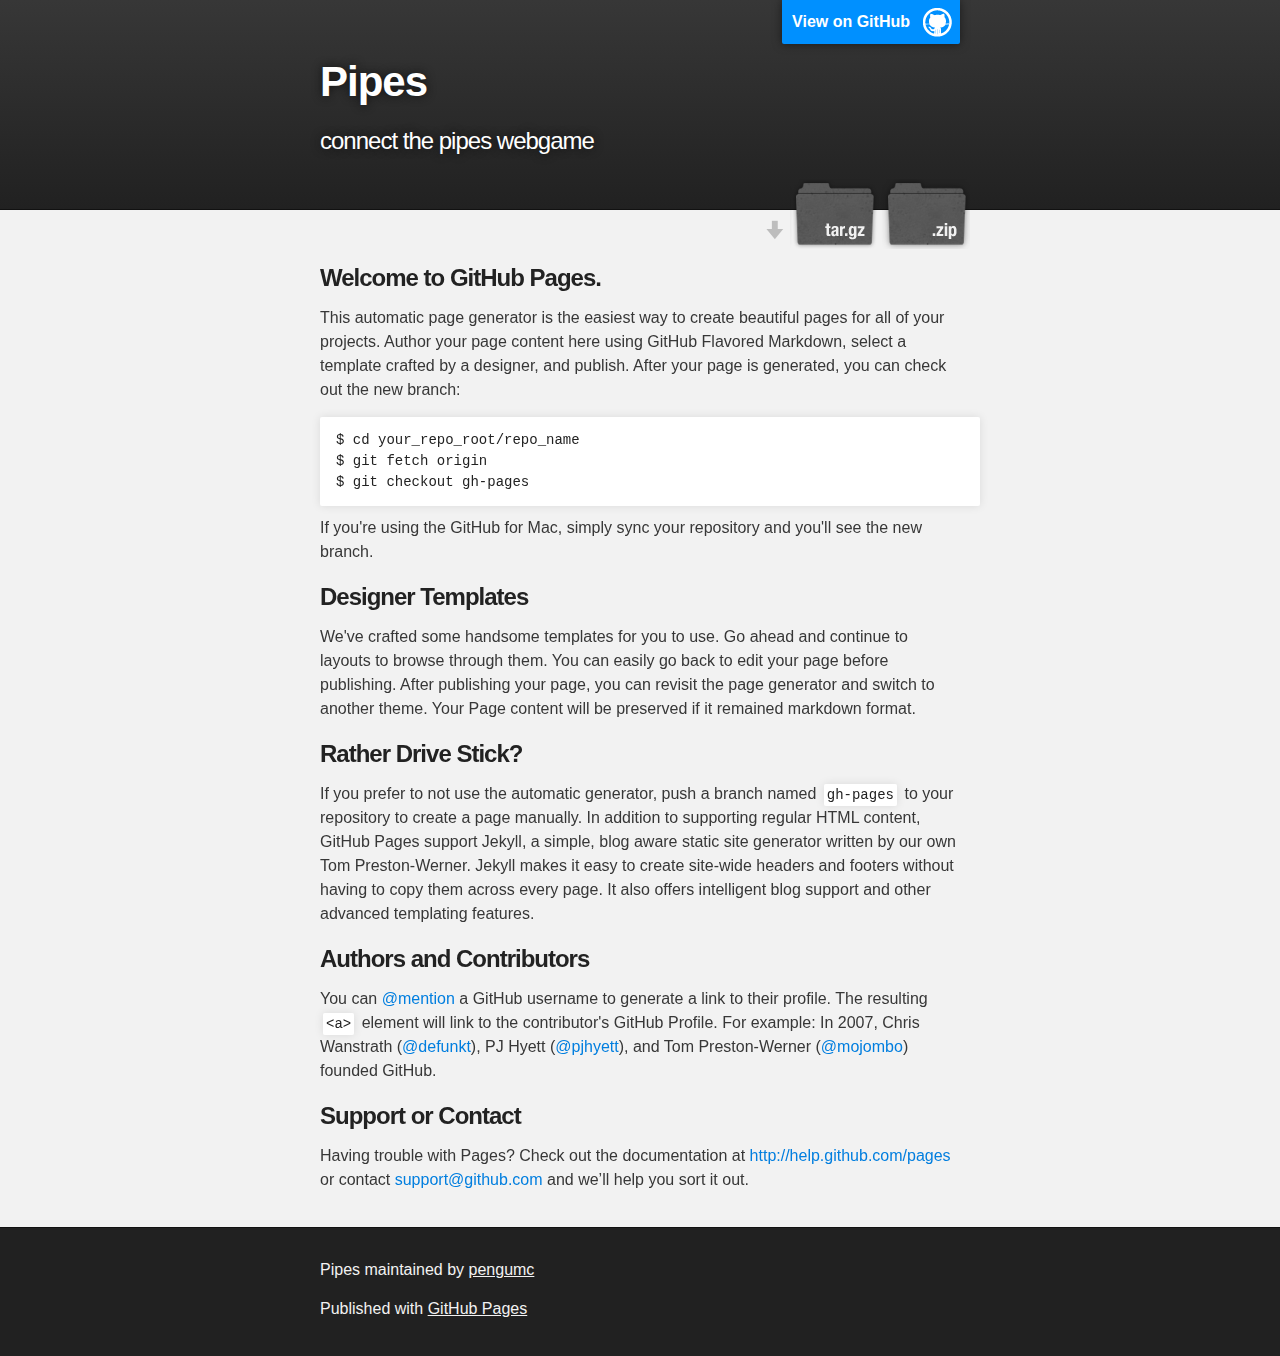
==== index.html @ fa5536bf "Create gh-pages branch via GitHub" ====
<!DOCTYPE html>
<html>

  <head>
    <meta charset='utf-8' />
    <meta http-equiv="X-UA-Compatible" content="chrome=1" />
    <meta name="description" content="Pipes : connect the pipes webgame" />

    <link rel="stylesheet" type="text/css" media="screen" href="stylesheets/stylesheet.css">

    <title>Pipes</title>
  </head>

  <body>

    <!-- HEADER -->
    <div id="header_wrap" class="outer">
        <header class="inner">
          <a id="forkme_banner" href="https://github.com/pengumc/pipes">View on GitHub</a>

          <h1 id="project_title">Pipes</h1>
          <h2 id="project_tagline">connect the pipes webgame</h2>

            <section id="downloads">
              <a class="zip_download_link" href="https://github.com/pengumc/pipes/zipball/master">Download this project as a .zip file</a>
              <a class="tar_download_link" href="https://github.com/pengumc/pipes/tarball/master">Download this project as a tar.gz file</a>
            </section>
        </header>
    </div>

    <!-- MAIN CONTENT -->
    <div id="main_content_wrap" class="outer">
      <section id="main_content" class="inner">
        <h3>
<a name="welcome-to-github-pages" class="anchor" href="#welcome-to-github-pages"><span class="octicon octicon-link"></span></a>Welcome to GitHub Pages.</h3>

<p>This automatic page generator is the easiest way to create beautiful pages for all of your projects. Author your page content here using GitHub Flavored Markdown, select a template crafted by a designer, and publish. After your page is generated, you can check out the new branch:</p>

<pre><code>$ cd your_repo_root/repo_name
$ git fetch origin
$ git checkout gh-pages
</code></pre>

<p>If you're using the GitHub for Mac, simply sync your repository and you'll see the new branch.</p>

<h3>
<a name="designer-templates" class="anchor" href="#designer-templates"><span class="octicon octicon-link"></span></a>Designer Templates</h3>

<p>We've crafted some handsome templates for you to use. Go ahead and continue to layouts to browse through them. You can easily go back to edit your page before publishing. After publishing your page, you can revisit the page generator and switch to another theme. Your Page content will be preserved if it remained markdown format.</p>

<h3>
<a name="rather-drive-stick" class="anchor" href="#rather-drive-stick"><span class="octicon octicon-link"></span></a>Rather Drive Stick?</h3>

<p>If you prefer to not use the automatic generator, push a branch named <code>gh-pages</code> to your repository to create a page manually. In addition to supporting regular HTML content, GitHub Pages support Jekyll, a simple, blog aware static site generator written by our own Tom Preston-Werner. Jekyll makes it easy to create site-wide headers and footers without having to copy them across every page. It also offers intelligent blog support and other advanced templating features.</p>

<h3>
<a name="authors-and-contributors" class="anchor" href="#authors-and-contributors"><span class="octicon octicon-link"></span></a>Authors and Contributors</h3>

<p>You can <a href="https://github.com/blog/821" class="user-mention">@mention</a> a GitHub username to generate a link to their profile. The resulting <code>&lt;a&gt;</code> element will link to the contributor's GitHub Profile. For example: In 2007, Chris Wanstrath (<a href="https://github.com/defunkt" class="user-mention">@defunkt</a>), PJ Hyett (<a href="https://github.com/pjhyett" class="user-mention">@pjhyett</a>), and Tom Preston-Werner (<a href="https://github.com/mojombo" class="user-mention">@mojombo</a>) founded GitHub.</p>

<h3>
<a name="support-or-contact" class="anchor" href="#support-or-contact"><span class="octicon octicon-link"></span></a>Support or Contact</h3>

<p>Having trouble with Pages? Check out the documentation at <a href="http://help.github.com/pages">http://help.github.com/pages</a> or contact <a href="mailto:support@github.com">support@github.com</a> and we’ll help you sort it out.</p>
      </section>
    </div>

    <!-- FOOTER  -->
    <div id="footer_wrap" class="outer">
      <footer class="inner">
        <p class="copyright">Pipes maintained by <a href="https://github.com/pengumc">pengumc</a></p>
        <p>Published with <a href="http://pages.github.com">GitHub Pages</a></p>
      </footer>
    </div>

    

  </body>
</html>
---- stylesheets/stylesheet.css ----
/*******************************************************************************
Slate Theme for GitHub Pages
by Jason Costello, @jsncostello
*******************************************************************************/

@import url(pygment_trac.css);

/*******************************************************************************
MeyerWeb Reset
*******************************************************************************/

html, body, div, span, applet, object, iframe,
h1, h2, h3, h4, h5, h6, p, blockquote, pre,
a, abbr, acronym, address, big, cite, code,
del, dfn, em, img, ins, kbd, q, s, samp,
small, strike, strong, sub, sup, tt, var,
b, u, i, center,
dl, dt, dd, ol, ul, li,
fieldset, form, label, legend,
table, caption, tbody, tfoot, thead, tr, th, td,
article, aside, canvas, details, embed,
figure, figcaption, footer, header, hgroup,
menu, nav, output, ruby, section, summary,
time, mark, audio, video {
  margin: 0;
  padding: 0;
  border: 0;
  font: inherit;
  vertical-align: baseline;
}

/* HTML5 display-role reset for older browsers */
article, aside, details, figcaption, figure,
footer, header, hgroup, menu, nav, section {
  display: block;
}

ol, ul {
  list-style: none;
}

table {
  border-collapse: collapse;
  border-spacing: 0;
}

/*******************************************************************************
Theme Styles
*******************************************************************************/

body {
  box-sizing: border-box;
  color:#373737;
  background: #212121;
  font-size: 16px;
  font-family: 'Myriad Pro', Calibri, Helvetica, Arial, sans-serif;
  line-height: 1.5;
  -webkit-font-smoothing: antialiased;
}

h1, h2, h3, h4, h5, h6 {
  margin: 10px 0;
  font-weight: 700;
  color:#222222;
  font-family: 'Lucida Grande', 'Calibri', Helvetica, Arial, sans-serif;
  letter-spacing: -1px;
}

h1 {
  font-size: 36px;
  font-weight: 700;
}

h2 {
  padding-bottom: 10px;
  font-size: 32px;
  background: url('../images/bg_hr.png') repeat-x bottom;
}

h3 {
  font-size: 24px;
}

h4 {
  font-size: 21px;
}

h5 {
  font-size: 18px;
}

h6 {
  font-size: 16px;
}

p {
  margin: 10px 0 15px 0;
}

footer p {
  color: #f2f2f2;
}

a {
  text-decoration: none;
  color: #007edf;
  text-shadow: none;

  transition: color 0.5s ease;
  transition: text-shadow 0.5s ease;
  -webkit-transition: color 0.5s ease;
  -webkit-transition: text-shadow 0.5s ease;
  -moz-transition: color 0.5s ease;
  -moz-transition: text-shadow 0.5s ease;
  -o-transition: color 0.5s ease;
  -o-transition: text-shadow 0.5s ease;
  -ms-transition: color 0.5s ease;
  -ms-transition: text-shadow 0.5s ease;
}

a:hover, a:focus {text-decoration: underline;}

footer a {
  color: #F2F2F2;
  text-decoration: underline;
}

em {
  font-style: italic;
}

strong {
  font-weight: bold;
}

img {
  position: relative;
  margin: 0 auto;
  max-width: 739px;
  padding: 5px;
  margin: 10px 0 10px 0;
  border: 1px solid #ebebeb;

  box-shadow: 0 0 5px #ebebeb;
  -webkit-box-shadow: 0 0 5px #ebebeb;
  -moz-box-shadow: 0 0 5px #ebebeb;
  -o-box-shadow: 0 0 5px #ebebeb;
  -ms-box-shadow: 0 0 5px #ebebeb;
}

p img {
  display: inline;
  margin: 0;
  padding: 0;
  vertical-align: middle;
  text-align: center;
  border: none;
}

pre, code {
  width: 100%;
  color: #222;
  background-color: #fff;

  font-family: Monaco, "Bitstream Vera Sans Mono", "Lucida Console", Terminal, monospace;
  font-size: 14px;

  border-radius: 2px;
  -moz-border-radius: 2px;
  -webkit-border-radius: 2px;
}

pre {
  width: 100%;
  padding: 10px;
  box-shadow: 0 0 10px rgba(0,0,0,.1);
  overflow: auto;
}

code {
  padding: 3px;
  margin: 0 3px;
  box-shadow: 0 0 10px rgba(0,0,0,.1);
}

pre code {
  display: block;
  box-shadow: none;
}

blockquote {
  color: #666;
  margin-bottom: 20px;
  padding: 0 0 0 20px;
  border-left: 3px solid #bbb;
}


ul, ol, dl {
  margin-bottom: 15px
}

ul {
  list-style: inside;
  padding-left: 20px;
}

ol {
  list-style: decimal inside;
  padding-left: 20px;
}

dl dt {
  font-weight: bold;
}

dl dd {
  padding-left: 20px;
  font-style: italic;
}

dl p {
  padding-left: 20px;
  font-style: italic;
}

hr {
  height: 1px;
  margin-bottom: 5px;
  border: none;
  background: url('../images/bg_hr.png') repeat-x center;
}

table {
  border: 1px solid #373737;
  margin-bottom: 20px;
  text-align: left;
 }

th {
  font-family: 'Lucida Grande', 'Helvetica Neue', Helvetica, Arial, sans-serif;
  padding: 10px;
  background: #373737;
  color: #fff;
 }

td {
  padding: 10px;
  border: 1px solid #373737;
 }

form {
  background: #f2f2f2;
  padding: 20px;
}

/*******************************************************************************
Full-Width Styles
*******************************************************************************/

.outer {
  width: 100%;
}

.inner {
  position: relative;
  max-width: 640px;
  padding: 20px 10px;
  margin: 0 auto;
}

#forkme_banner {
  display: block;
  position: absolute;
  top:0;
  right: 10px;
  z-index: 10;
  padding: 10px 50px 10px 10px;
  color: #fff;
  background: url('../images/blacktocat.png') #0090ff no-repeat 95% 50%;
  font-weight: 700;
  box-shadow: 0 0 10px rgba(0,0,0,.5);
  border-bottom-left-radius: 2px;
  border-bottom-right-radius: 2px;
}

#header_wrap {
  background: #212121;
  background: -moz-linear-gradient(top, #373737, #212121);
  background: -webkit-linear-gradient(top, #373737, #212121);
  background: -ms-linear-gradient(top, #373737, #212121);
  background: -o-linear-gradient(top, #373737, #212121);
  background: linear-gradient(top, #373737, #212121);
}

#header_wrap .inner {
  padding: 50px 10px 30px 10px;
}

#project_title {
  margin: 0;
  color: #fff;
  font-size: 42px;
  font-weight: 700;
  text-shadow: #111 0px 0px 10px;
}

#project_tagline {
  color: #fff;
  font-size: 24px;
  font-weight: 300;
  background: none;
  text-shadow: #111 0px 0px 10px;
}

#downloads {
  position: absolute;
  width: 210px;
  z-index: 10;
  bottom: -40px;
  right: 0;
  height: 70px;
  background: url('../images/icon_download.png') no-repeat 0% 90%;
}

.zip_download_link {
  display: block;
  float: right;
  width: 90px;
  height:70px;
  text-indent: -5000px;
  overflow: hidden;
  background: url(../images/sprite_download.png) no-repeat bottom left;
}

.tar_download_link {
  display: block;
  float: right;
  width: 90px;
  height:70px;
  text-indent: -5000px;
  overflow: hidden;
  background: url(../images/sprite_download.png) no-repeat bottom right;
  margin-left: 10px;
}

.zip_download_link:hover {
  background: url(../images/sprite_download.png) no-repeat top left;
}

.tar_download_link:hover {
  background: url(../images/sprite_download.png) no-repeat top right;
}

#main_content_wrap {
  background: #f2f2f2;
  border-top: 1px solid #111;
  border-bottom: 1px solid #111;
}

#main_content {
  padding-top: 40px;
}

#footer_wrap {
  background: #212121;
}



/*******************************************************************************
Small Device Styles
*******************************************************************************/

@media screen and (max-width: 480px) {
  body {
    font-size:14px;
  }

  #downloads {
    display: none;
  }

  .inner {
    min-width: 320px;
    max-width: 480px;
  }

  #project_title {
  font-size: 32px;
  }

  h1 {
    font-size: 28px;
  }

  h2 {
    font-size: 24px;
  }

  h3 {
    font-size: 21px;
  }

  h4 {
    font-size: 18px;
  }

  h5 {
    font-size: 14px;
  }

  h6 {
    font-size: 12px;
  }

  code, pre {
    min-width: 320px;
    max-width: 480px;
    font-size: 11px;
  }

}
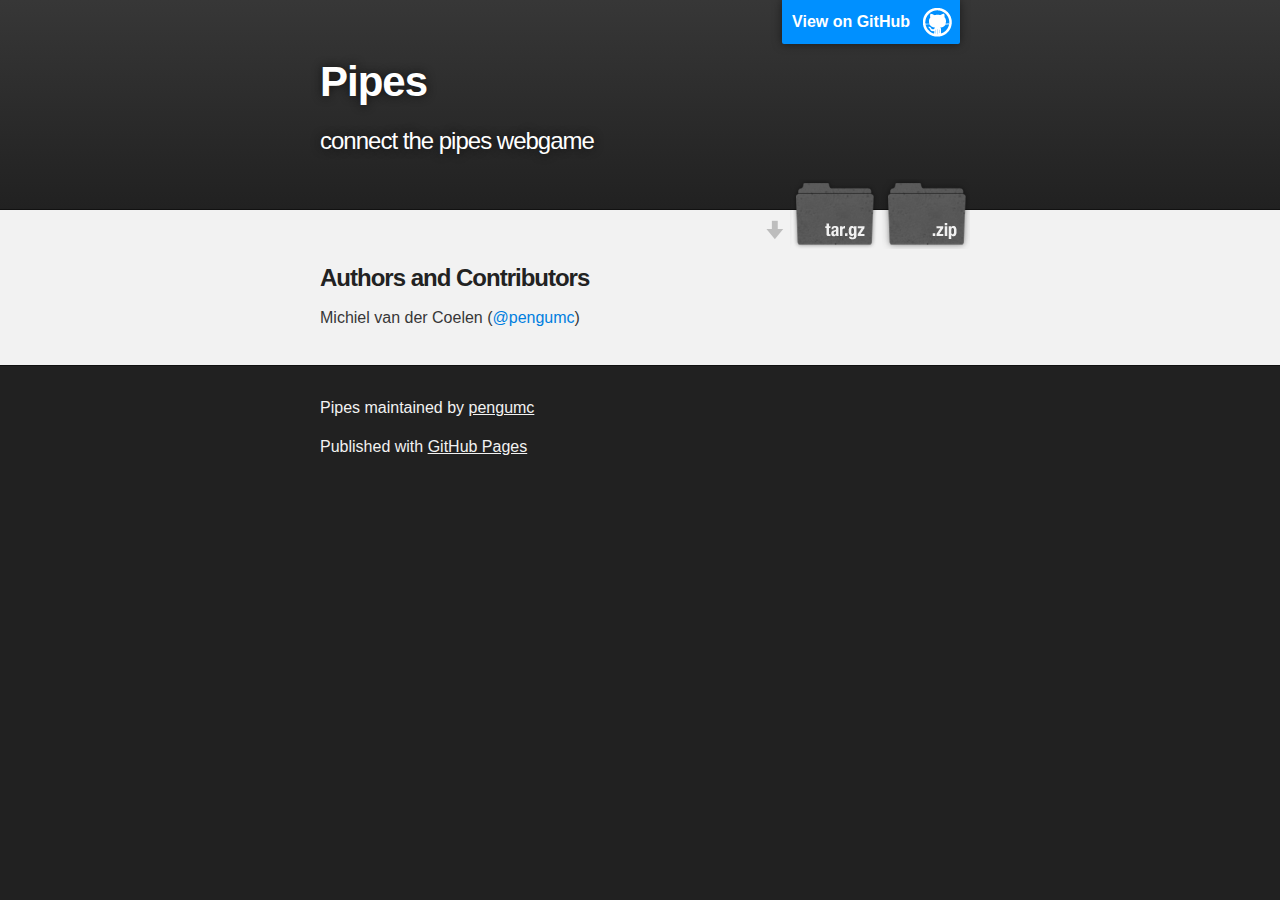
==== commit 1e1ac211: "Create gh-pages branch via GitHub" ====
--- a/index.html
+++ b/index.html
@@ -32,36 +32,9 @@
     <div id="main_content_wrap" class="outer">
       <section id="main_content" class="inner">
         <h3>
-<a name="welcome-to-github-pages" class="anchor" href="#welcome-to-github-pages"><span class="octicon octicon-link"></span></a>Welcome to GitHub Pages.</h3>
-
-<p>This automatic page generator is the easiest way to create beautiful pages for all of your projects. Author your page content here using GitHub Flavored Markdown, select a template crafted by a designer, and publish. After your page is generated, you can check out the new branch:</p>
-
-<pre><code>$ cd your_repo_root/repo_name
-$ git fetch origin
-$ git checkout gh-pages
-</code></pre>
-
-<p>If you're using the GitHub for Mac, simply sync your repository and you'll see the new branch.</p>
-
-<h3>
-<a name="designer-templates" class="anchor" href="#designer-templates"><span class="octicon octicon-link"></span></a>Designer Templates</h3>
-
-<p>We've crafted some handsome templates for you to use. Go ahead and continue to layouts to browse through them. You can easily go back to edit your page before publishing. After publishing your page, you can revisit the page generator and switch to another theme. Your Page content will be preserved if it remained markdown format.</p>
-
-<h3>
-<a name="rather-drive-stick" class="anchor" href="#rather-drive-stick"><span class="octicon octicon-link"></span></a>Rather Drive Stick?</h3>
-
-<p>If you prefer to not use the automatic generator, push a branch named <code>gh-pages</code> to your repository to create a page manually. In addition to supporting regular HTML content, GitHub Pages support Jekyll, a simple, blog aware static site generator written by our own Tom Preston-Werner. Jekyll makes it easy to create site-wide headers and footers without having to copy them across every page. It also offers intelligent blog support and other advanced templating features.</p>
-
-<h3>
 <a name="authors-and-contributors" class="anchor" href="#authors-and-contributors"><span class="octicon octicon-link"></span></a>Authors and Contributors</h3>
 
-<p>You can <a href="https://github.com/blog/821" class="user-mention">@mention</a> a GitHub username to generate a link to their profile. The resulting <code>&lt;a&gt;</code> element will link to the contributor's GitHub Profile. For example: In 2007, Chris Wanstrath (<a href="https://github.com/defunkt" class="user-mention">@defunkt</a>), PJ Hyett (<a href="https://github.com/pjhyett" class="user-mention">@pjhyett</a>), and Tom Preston-Werner (<a href="https://github.com/mojombo" class="user-mention">@mojombo</a>) founded GitHub.</p>
-
-<h3>
-<a name="support-or-contact" class="anchor" href="#support-or-contact"><span class="octicon octicon-link"></span></a>Support or Contact</h3>
-
-<p>Having trouble with Pages? Check out the documentation at <a href="http://help.github.com/pages">http://help.github.com/pages</a> or contact <a href="mailto:support@github.com">support@github.com</a> and we’ll help you sort it out.</p>
+<p>Michiel van der Coelen (<a href="https://github.com/pengumc" class="user-mention">@pengumc</a>)</p>
       </section>
     </div>
 
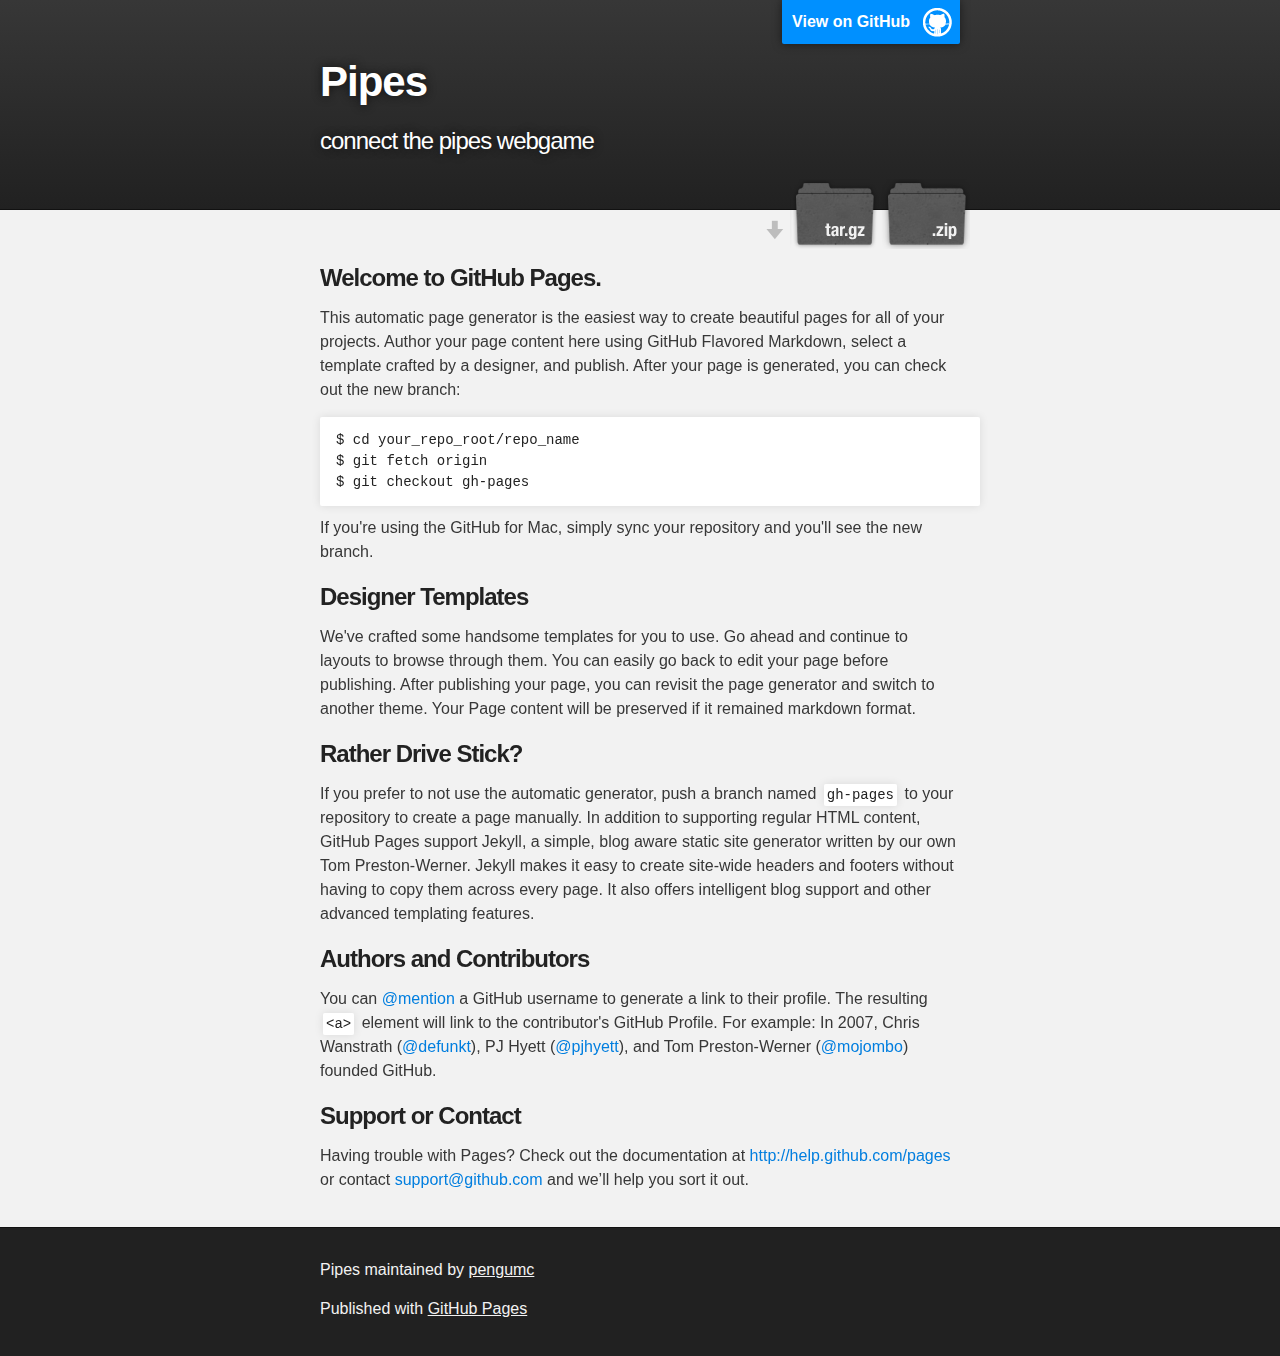
==== commit 8ae831f2: "Create gh-pages branch via GitHub" ====
--- a/index.html
+++ b/index.html
@@ -32,9 +32,36 @@
     <div id="main_content_wrap" class="outer">
       <section id="main_content" class="inner">
         <h3>
+<a name="welcome-to-github-pages" class="anchor" href="#welcome-to-github-pages"><span class="octicon octicon-link"></span></a>Welcome to GitHub Pages.</h3>
+
+<p>This automatic page generator is the easiest way to create beautiful pages for all of your projects. Author your page content here using GitHub Flavored Markdown, select a template crafted by a designer, and publish. After your page is generated, you can check out the new branch:</p>
+
+<pre><code>$ cd your_repo_root/repo_name
+$ git fetch origin
+$ git checkout gh-pages
+</code></pre>
+
+<p>If you're using the GitHub for Mac, simply sync your repository and you'll see the new branch.</p>
+
+<h3>
+<a name="designer-templates" class="anchor" href="#designer-templates"><span class="octicon octicon-link"></span></a>Designer Templates</h3>
+
+<p>We've crafted some handsome templates for you to use. Go ahead and continue to layouts to browse through them. You can easily go back to edit your page before publishing. After publishing your page, you can revisit the page generator and switch to another theme. Your Page content will be preserved if it remained markdown format.</p>
+
+<h3>
+<a name="rather-drive-stick" class="anchor" href="#rather-drive-stick"><span class="octicon octicon-link"></span></a>Rather Drive Stick?</h3>
+
+<p>If you prefer to not use the automatic generator, push a branch named <code>gh-pages</code> to your repository to create a page manually. In addition to supporting regular HTML content, GitHub Pages support Jekyll, a simple, blog aware static site generator written by our own Tom Preston-Werner. Jekyll makes it easy to create site-wide headers and footers without having to copy them across every page. It also offers intelligent blog support and other advanced templating features.</p>
+
+<h3>
 <a name="authors-and-contributors" class="anchor" href="#authors-and-contributors"><span class="octicon octicon-link"></span></a>Authors and Contributors</h3>
 
-<p>Michiel van der Coelen (<a href="https://github.com/pengumc" class="user-mention">@pengumc</a>)</p>
+<p>You can <a href="https://github.com/blog/821" class="user-mention">@mention</a> a GitHub username to generate a link to their profile. The resulting <code>&lt;a&gt;</code> element will link to the contributor's GitHub Profile. For example: In 2007, Chris Wanstrath (<a href="https://github.com/defunkt" class="user-mention">@defunkt</a>), PJ Hyett (<a href="https://github.com/pjhyett" class="user-mention">@pjhyett</a>), and Tom Preston-Werner (<a href="https://github.com/mojombo" class="user-mention">@mojombo</a>) founded GitHub.</p>
+
+<h3>
+<a name="support-or-contact" class="anchor" href="#support-or-contact"><span class="octicon octicon-link"></span></a>Support or Contact</h3>
+
+<p>Having trouble with Pages? Check out the documentation at <a href="http://help.github.com/pages">http://help.github.com/pages</a> or contact <a href="mailto:support@github.com">support@github.com</a> and we’ll help you sort it out.</p>
       </section>
     </div>
 
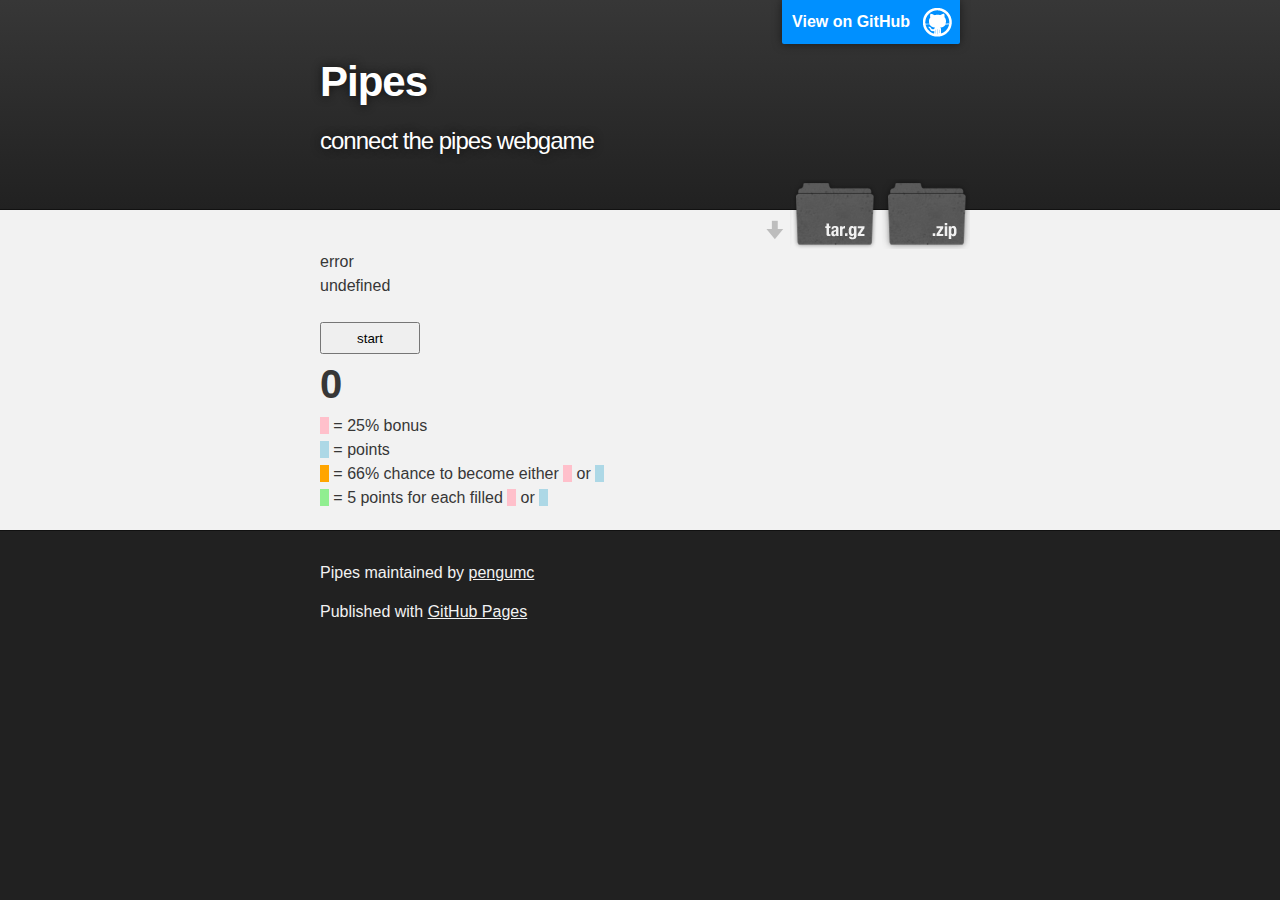
==== commit 5f5a9868: "needs more stylng work" ====
--- a/index.html
+++ b/index.html
@@ -7,6 +7,8 @@
     <meta name="description" content="Pipes : connect the pipes webgame" />
 
     <link rel="stylesheet" type="text/css" media="screen" href="stylesheets/stylesheet.css">
+    <link rel="stylesheet" type="text/css" href="style_pipes.css">
+    <script src = "script_pipes.js"></script>
 
     <title>Pipes</title>
   </head>
@@ -31,37 +33,56 @@
     <!-- MAIN CONTENT -->
     <div id="main_content_wrap" class="outer">
       <section id="main_content" class="inner">
-        <h3>
-<a name="welcome-to-github-pages" class="anchor" href="#welcome-to-github-pages"><span class="octicon octicon-link"></span></a>Welcome to GitHub Pages.</h3>
+<div id="pipesandscores">
 
-<p>This automatic page generator is the easiest way to create beautiful pages for all of your projects. Author your page content here using GitHub Flavored Markdown, select a template crafted by a designer, and publish. After your page is generated, you can check out the new branch:</p>
+</div>
+<script>
+var start = new Date();
+try{
+    var patt = new RegExp("pipes([0-9]{0,2})","i");
+    var requestedSize = 10;
+    var docname = patt.exec(document.location.href);
+    if(docname[1]) requestedSize = docname[1];
+    
+    f = new PipeField(requestedSize);
+    f.appendToElement("pipesandscores");
+}catch(err){
+    document.write("error<br>");
+    document.write(err.description + "<br>");
+}finally{
+    document.write("<br>");
+//    document.write("done loading<br>");
+}
+var end = new Date();
+var t = end.valueOf() - start.valueOf();
+document.getElementById('time').innerHTML = 'generated in: ' + t + ' ms';
+</script>
 
-<pre><code>$ cd your_repo_root/repo_name
-$ git fetch origin
-$ git checkout gh-pages
-</code></pre>
+    <div id="submitscore"><div id="submit-innerdiv">
+        Points: <span id="score_points">0</span><br>
+        Moves: <span id="score_rotations">0</span><br>
+        Modifier: <span id="score_modifier">1</span><br>
+        <hr>
+        You scored: <span id="submit_score">0</span><br>
+        <input type="button" value="refresh for new game" onclick="window.location.reload()"/>
+    </div></div>
 
-<p>If you're using the GitHub for Mac, simply sync your repository and you'll see the new branch.</p>
+<input id="startbutton" type="button" onclick="f.start()" value="start"/>
+<div id="score">0</div>
+<div id="legend" style="display:inline-block;">
+    <b style='background-color:pink'>&nbsp;&nbsp;</b> = 25% bonus<br>
+    <b style='background-color:lightblue'>&nbsp;&nbsp;</b> = <script>document.write(Math.round(gPipeField.x*gPipeField.x)/10)</script> points <br>
+    <b style='background-color:orange'>&nbsp;&nbsp;</b> = 66% chance to become either
+     <b style='background-color:pink'>&nbsp;&nbsp;</b> or
+     <b style='background-color:lightblue'>&nbsp;&nbsp;</b><br>
+    <b style='background-color:lightgreen'>&nbsp;&nbsp;</b>
+     = <script>document.write(Math.round(requestedSize * requestedSize / 2)/10)</script> 
+      points for each filled 
+     <b class='sectionTable2'>&nbsp;&nbsp;</b> or 
+     <b class='sectionTable3'>&nbsp;&nbsp;</b> <br>
+</div>     
 
-<h3>
-<a name="designer-templates" class="anchor" href="#designer-templates"><span class="octicon octicon-link"></span></a>Designer Templates</h3>
 
-<p>We've crafted some handsome templates for you to use. Go ahead and continue to layouts to browse through them. You can easily go back to edit your page before publishing. After publishing your page, you can revisit the page generator and switch to another theme. Your Page content will be preserved if it remained markdown format.</p>
-
-<h3>
-<a name="rather-drive-stick" class="anchor" href="#rather-drive-stick"><span class="octicon octicon-link"></span></a>Rather Drive Stick?</h3>
-
-<p>If you prefer to not use the automatic generator, push a branch named <code>gh-pages</code> to your repository to create a page manually. In addition to supporting regular HTML content, GitHub Pages support Jekyll, a simple, blog aware static site generator written by our own Tom Preston-Werner. Jekyll makes it easy to create site-wide headers and footers without having to copy them across every page. It also offers intelligent blog support and other advanced templating features.</p>
-
-<h3>
-<a name="authors-and-contributors" class="anchor" href="#authors-and-contributors"><span class="octicon octicon-link"></span></a>Authors and Contributors</h3>
-
-<p>You can <a href="https://github.com/blog/821" class="user-mention">@mention</a> a GitHub username to generate a link to their profile. The resulting <code>&lt;a&gt;</code> element will link to the contributor's GitHub Profile. For example: In 2007, Chris Wanstrath (<a href="https://github.com/defunkt" class="user-mention">@defunkt</a>), PJ Hyett (<a href="https://github.com/pjhyett" class="user-mention">@pjhyett</a>), and Tom Preston-Werner (<a href="https://github.com/mojombo" class="user-mention">@mojombo</a>) founded GitHub.</p>
-
-<h3>
-<a name="support-or-contact" class="anchor" href="#support-or-contact"><span class="octicon octicon-link"></span></a>Support or Contact</h3>
-
-<p>Having trouble with Pages? Check out the documentation at <a href="http://help.github.com/pages">http://help.github.com/pages</a> or contact <a href="mailto:support@github.com">support@github.com</a> and we’ll help you sort it out.</p>
       </section>
     </div>
 
--- a/style_pipes.css
+++ b/style_pipes.css
@@ -0,0 +1,187 @@
+table{
+    padding:0px;
+    margin:0px;
+    border-spacing:0px;
+    display:table;
+}
+tr{
+    padding:0px;
+    margin:0px;
+    vertical-align:top;
+}
+body{
+    max-width:4851px;
+    height:100%
+}
+
+html{
+    width:100%;
+    height:100%;
+}   
+
+#startbutton{
+    height:32px;
+    width:100px;
+
+}
+
+#score{
+    font-size:250%;
+    font-weight:bold;
+}
+
+#pipesandscores{
+    display:block;
+    line-height:0px;
+}
+.mainTable{
+    border-bottom:1px solid black;
+    border-left:1px solid black;
+    display:inline-block;
+
+}
+#scoreTable{
+    display:inline-block;
+    vertical-align:top;
+/*    border-top:1px solid black;
+    border-left:1px solid black;*/
+    margin:10px;
+    background-color:#cccccc;
+/*    border-radius:r8px;
+    -moz-border-radius:8px;
+    -webkit-border-radius:8px;*/
+    border:1px solid black;
+    max-width:50%;
+}
+
+.scorerow{
+    background-image:url('blue.png');
+    color:white;
+}
+
+.scorename, .scorepoints, .scoredate{
+/*    border-right:1px solid black;
+    border-bottom:1px solid black;*/
+    padding:5px;
+    padding-right:10px;
+    padding-left:10px;
+    margin:1px;
+}  
+
+.scorepoints{
+    font-weight:bold;
+    font-size:125%;
+}
+.scoredate{
+    text-align:right;
+}
+.scorename{
+}
+
+#submitscore{
+/*    position:absolute;
+    width:490px;
+    height:490px;*/
+    background-color:black;
+    opacity:0.9;
+    color:#ffffff;
+    display:None;
+    text-align:right;
+    font-size:125%;    
+    vertical-align:middle;
+}
+#submitscore a:visited{
+    color:white;
+}
+
+#submit_score{
+    font-size:150%;
+    font-weight:bold;
+    padding:2px;
+}
+
+#submit-innerdiv{
+    padding:20px;
+}
+
+.pipe{
+    height:48px;
+    width:48px;
+    border:1px solid black;
+    border-bottom-width:0px;
+    border-left-width:0px;
+    padding:0px;
+    margin:0px;
+    background-color:white;
+    display:inline-block;
+}
+.pipe:hover{
+    background-color:yellow;
+}
+
+.filledSection, .section, .unavailableSection {
+    margin:0px;
+    padding:0px;
+    min-height:16px;
+    min-width:16px;
+    max-width:17px;
+    max-height:17px;
+    display:inline-block;
+}
+
+.filledSection{
+    background-color:blue;
+}
+
+.section{
+    background-color:gray;
+}
+
+.unavailableSection, .unavailableSection1{
+    background-color:transparent;
+}
+
+
+#score_points, #score_rotations, #score_modifier{
+    padding-left:5px;
+    padding-right:5px;
+}
+#score_points{
+    background-color:blue;
+}
+#score_rotations{
+    background-color:yellow;
+    color:black;
+  
+}
+#score_modifier{
+    background-color:pink;
+    color:black;
+}
+
+
+
+.sectionTable1:hover{
+    background-color:#ffff99;
+}
+.sectionTable1{
+    background-color:white;
+}
+/*.sectionTable2:hover{
+    background-color:yellow;
+}*/
+.sectionTable2{
+    background-color:pink;
+}
+.sectionTable3{
+    background-color:lightblue;
+}
+.sectionTable4{
+    background-color:orange;
+}
+.sectionTable5{
+    background-color:lightgreen;
+}
+.sectionTable6{
+    background-color:yellow;
+}
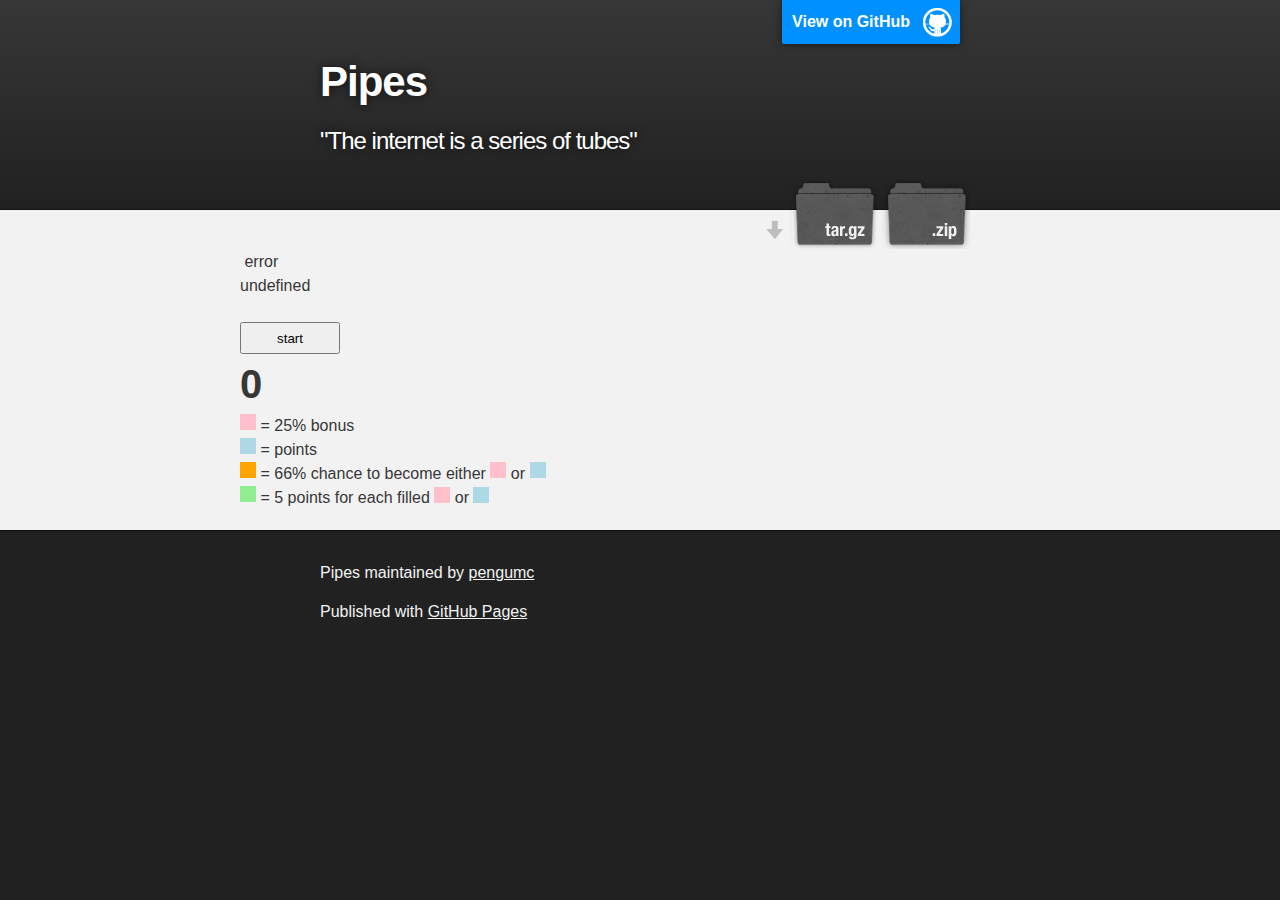
==== commit 6d5f523e: "style changes" ====
--- a/index.html
+++ b/index.html
@@ -21,7 +21,7 @@
           <a id="forkme_banner" href="https://github.com/pengumc/pipes">View on GitHub</a>
 
           <h1 id="project_title">Pipes</h1>
-          <h2 id="project_tagline">connect the pipes webgame</h2>
+          <h2 id="project_tagline">"The internet is a series of tubes"</h2>
 
             <section id="downloads">
               <a class="zip_download_link" href="https://github.com/pengumc/pipes/zipball/master">Download this project as a .zip file</a>
@@ -32,7 +32,7 @@
 
     <!-- MAIN CONTENT -->
     <div id="main_content_wrap" class="outer">
-      <section id="main_content" class="inner">
+      <section id="main_content" class="inner" style="max-width:800px;">
 <div id="pipesandscores">
 
 </div>
@@ -50,37 +50,36 @@
     document.write("error<br>");
     document.write(err.description + "<br>");
 }finally{
-    document.write("<br>");
+//    document.write("<br>");
 //    document.write("done loading<br>");
 }
-var end = new Date();
-var t = end.valueOf() - start.valueOf();
-document.getElementById('time').innerHTML = 'generated in: ' + t + ' ms';
 </script>
-
+<div id="side">
     <div id="submitscore"><div id="submit-innerdiv">
         Points: <span id="score_points">0</span><br>
         Moves: <span id="score_rotations">0</span><br>
         Modifier: <span id="score_modifier">1</span><br>
         <hr>
         You scored: <span id="submit_score">0</span><br>
-        <input type="button" value="refresh for new game" onclick="window.location.reload()"/>
+        <input id="newgame" type="button" value="refresh for new game" onclick="window.location.reload()"/>
     </div></div>
-
+<br>
 <input id="startbutton" type="button" onclick="f.start()" value="start"/>
 <div id="score">0</div>
 <div id="legend" style="display:inline-block;">
-    <b style='background-color:pink'>&nbsp;&nbsp;</b> = 25% bonus<br>
-    <b style='background-color:lightblue'>&nbsp;&nbsp;</b> = <script>document.write(Math.round(gPipeField.x*gPipeField.x)/10)</script> points <br>
-    <b style='background-color:orange'>&nbsp;&nbsp;</b> = 66% chance to become either
-     <b style='background-color:pink'>&nbsp;&nbsp;</b> or
-     <b style='background-color:lightblue'>&nbsp;&nbsp;</b><br>
-    <b style='background-color:lightgreen'>&nbsp;&nbsp;</b>
+    <span class="block" style='background-color:pink'>&nbsp;&nbsp;</span> = 25% bonus<br>
+    <b class="block" style='background-color:lightblue'>&nbsp;&nbsp;</b> = <script>document.write(Math.round(gPipeField.x*gPipeField.x)/10)</script> points <br>
+    <b class="block" style='background-color:orange'>&nbsp;&nbsp;</b> = 66% chance to become either
+    <b class="block" style='background-color:pink'>&nbsp;&nbsp;</b> or
+    <b class="block" style='background-color:lightblue'>&nbsp;&nbsp;</b><br>
+    <b class="block" style='background-color:lightgreen'>&nbsp;&nbsp;</b>
      = <script>document.write(Math.round(requestedSize * requestedSize / 2)/10)</script> 
       points for each filled 
-     <b class='sectionTable2'>&nbsp;&nbsp;</b> or 
-     <b class='sectionTable3'>&nbsp;&nbsp;</b> <br>
+     <b class="block" style='background-color:pink'></b> or 
+     <b class="block" style='background-color:lightblue'></b>
+      <br>
 </div>     
+</div>
 
 
       </section>
--- a/style_pipes.css
+++ b/style_pipes.css
@@ -22,16 +22,22 @@
 #startbutton{
     height:32px;
     width:100px;
-
+}
+#newgame {
+    height:32px;
 }
 
+#side {
+    display:inline-block;
+    vertical-align:top;
+}
 #score{
     font-size:250%;
     font-weight:bold;
 }
 
 #pipesandscores{
-    display:block;
+    display:inline-block;
     line-height:0px;
 }
 .mainTable{
@@ -86,7 +92,6 @@
     opacity:0.9;
     color:#ffffff;
     display:None;
-    text-align:right;
     font-size:125%;    
     vertical-align:middle;
 }
@@ -142,9 +147,10 @@
 }
 
 
-#score_points, #score_rotations, #score_modifier{
+#score_points, #score_rotations, #score_modifier, #submit_score{
     padding-left:5px;
     padding-right:5px;
+    float:right;
 }
 #score_points{
     background-color:blue;
@@ -185,3 +191,9 @@
 .sectionTable6{
     background-color:yellow;
 }
+
+.block {
+    display:inline-block;
+    width:16px;
+    height:16px;
+}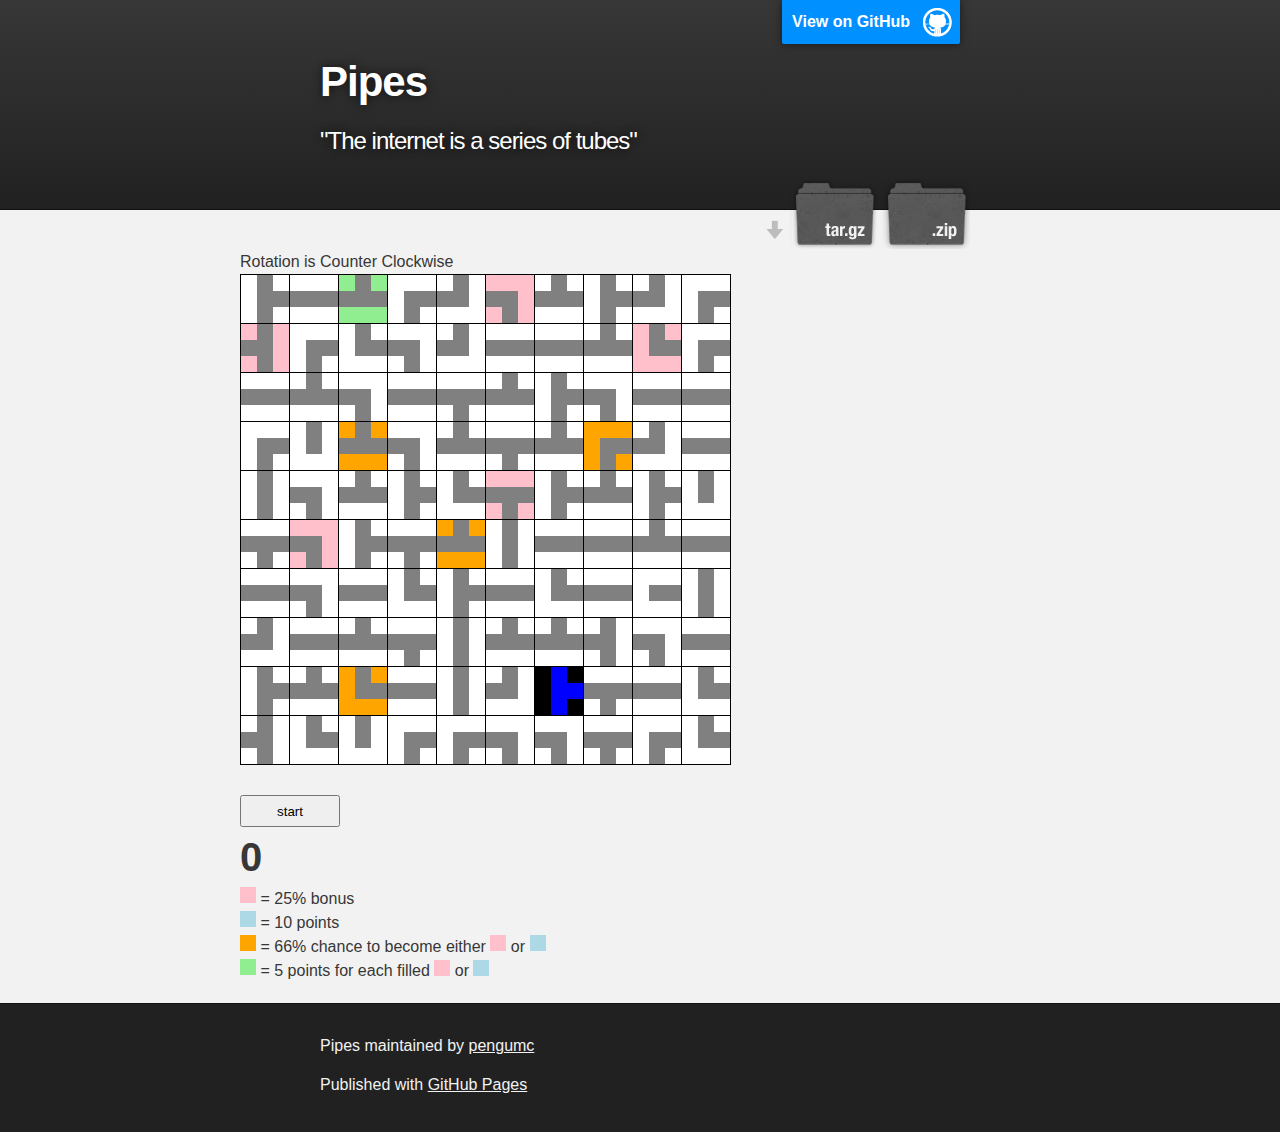
==== commit 6dc0e235: "modified for gihub.io" ====
--- a/index.html
+++ b/index.html
@@ -33,17 +33,28 @@
     <!-- MAIN CONTENT -->
     <div id="main_content_wrap" class="outer">
       <section id="main_content" class="inner" style="max-width:800px;">
+<div id="rotationnote">Rotation is Counter Clockwise</div>      
 <div id="pipesandscores">
 
 </div>
 <script>
 var start = new Date();
 try{
-    var patt = new RegExp("pipes([0-9]{0,2})","i");
+    var patt = new RegExp(/\?([C]*)([0-9]*)$/gi);
     var requestedSize = 10;
     var docname = patt.exec(document.location.href);
-    if(docname[1]) requestedSize = docname[1];
-    
+    if (docname) {
+        if (docname[2]) requestedSize = parseInt(docname[2]);
+        if (requestedSize > 16) requestedSize = 16;
+        if (requestedSize < 2 ) requestedSize = 2;
+        if (docname[1] == "CC") {
+            gCounterClockwise = true;
+        } else if (docname[1] == "C") {
+            gCounterClockwise = false;
+            document.getElementById("rotationnote").innerHTML = 
+                "Rotation is Clockwise";
+        }
+    }
     f = new PipeField(requestedSize);
     f.appendToElement("pipesandscores");
 }catch(err){
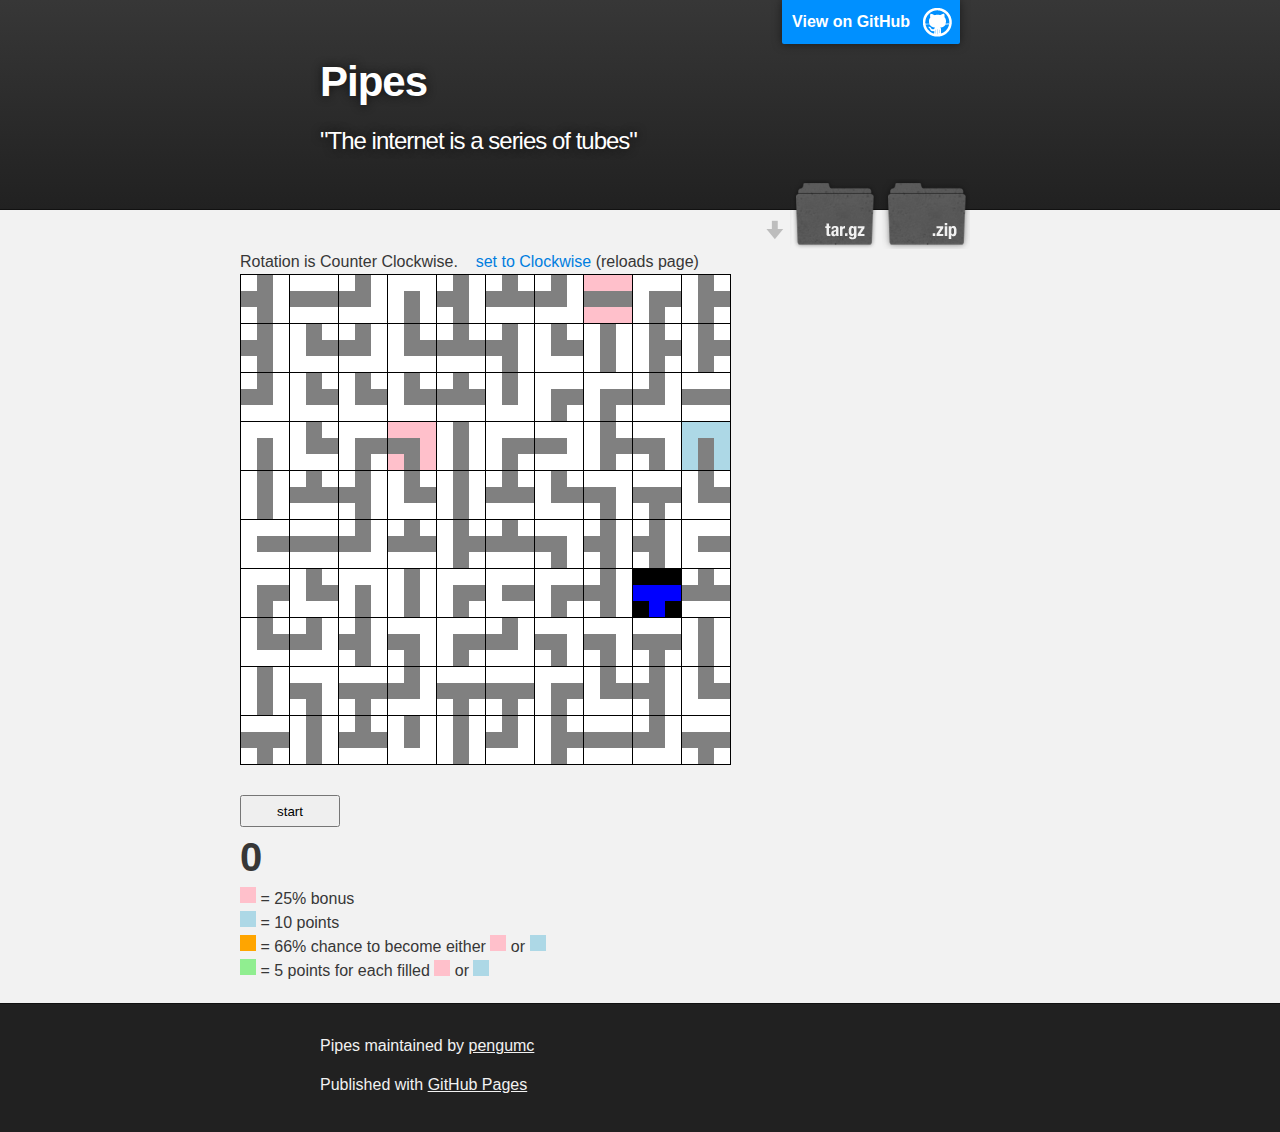
==== commit e9f57bd3: "easy rotation switch" ====
--- a/index.html
+++ b/index.html
@@ -33,7 +33,7 @@
     <!-- MAIN CONTENT -->
     <div id="main_content_wrap" class="outer">
       <section id="main_content" class="inner" style="max-width:800px;">
-<div id="rotationnote">Rotation is Counter Clockwise</div>      
+<div id="rotationnote">Rotation is Counter Clockwise. &nbsp;&nbsp; <a href="?C">set to Clockwise</a> (reloads page)</div>      
 <div id="pipesandscores">
 
 </div>
@@ -52,7 +52,7 @@
         } else if (docname[1] == "C") {
             gCounterClockwise = false;
             document.getElementById("rotationnote").innerHTML = 
-                "Rotation is Clockwise";
+                "Rotation is Clockwise. &nbsp;&nbsp; <a href='?CC'>set to Counter Clockwise</a> (reloads page)";
         }
     }
     f = new PipeField(requestedSize);
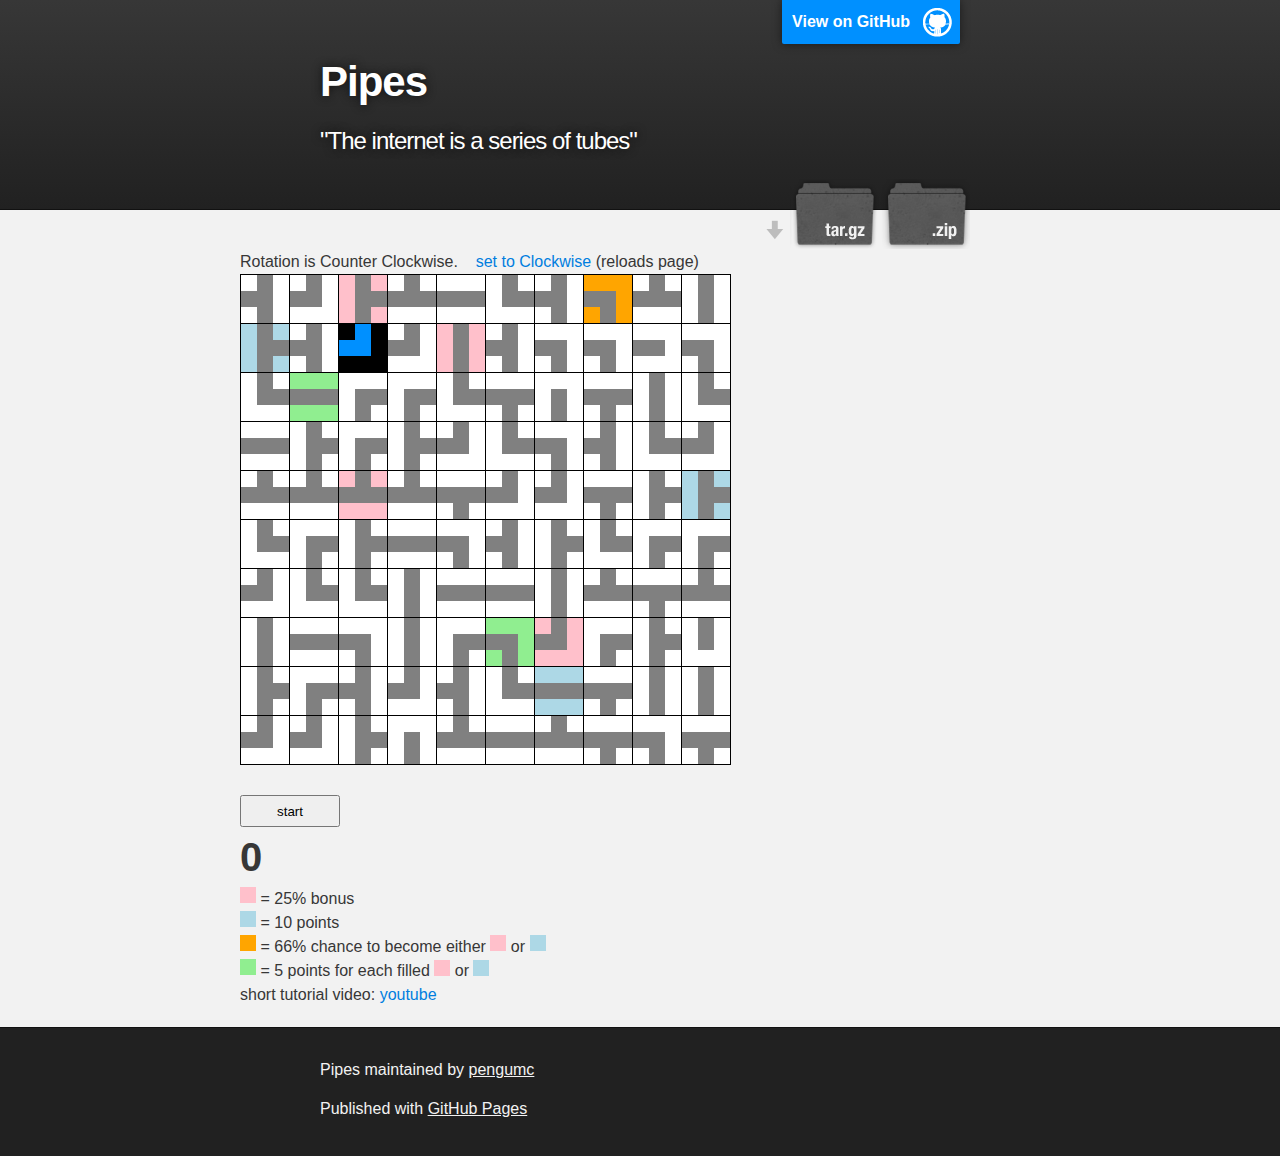
==== commit e37fa9c8: "Add tutorial video link" ====
--- a/index.html
+++ b/index.html
@@ -91,7 +91,7 @@
       <br>
 </div>     
 </div>
-
+<div>short tutorial video: <a href="http://www.youtube.com/watch?v=B-oLoaOPL-E">youtube</a></div>
 
       </section>
     </div>
--- a/style_pipes.css
+++ b/style_pipes.css
@@ -135,7 +135,7 @@
 }
 
 .filledSection{
-    background-color:blue;
+    background-color:#0090ff;
 }
 
 .section{
